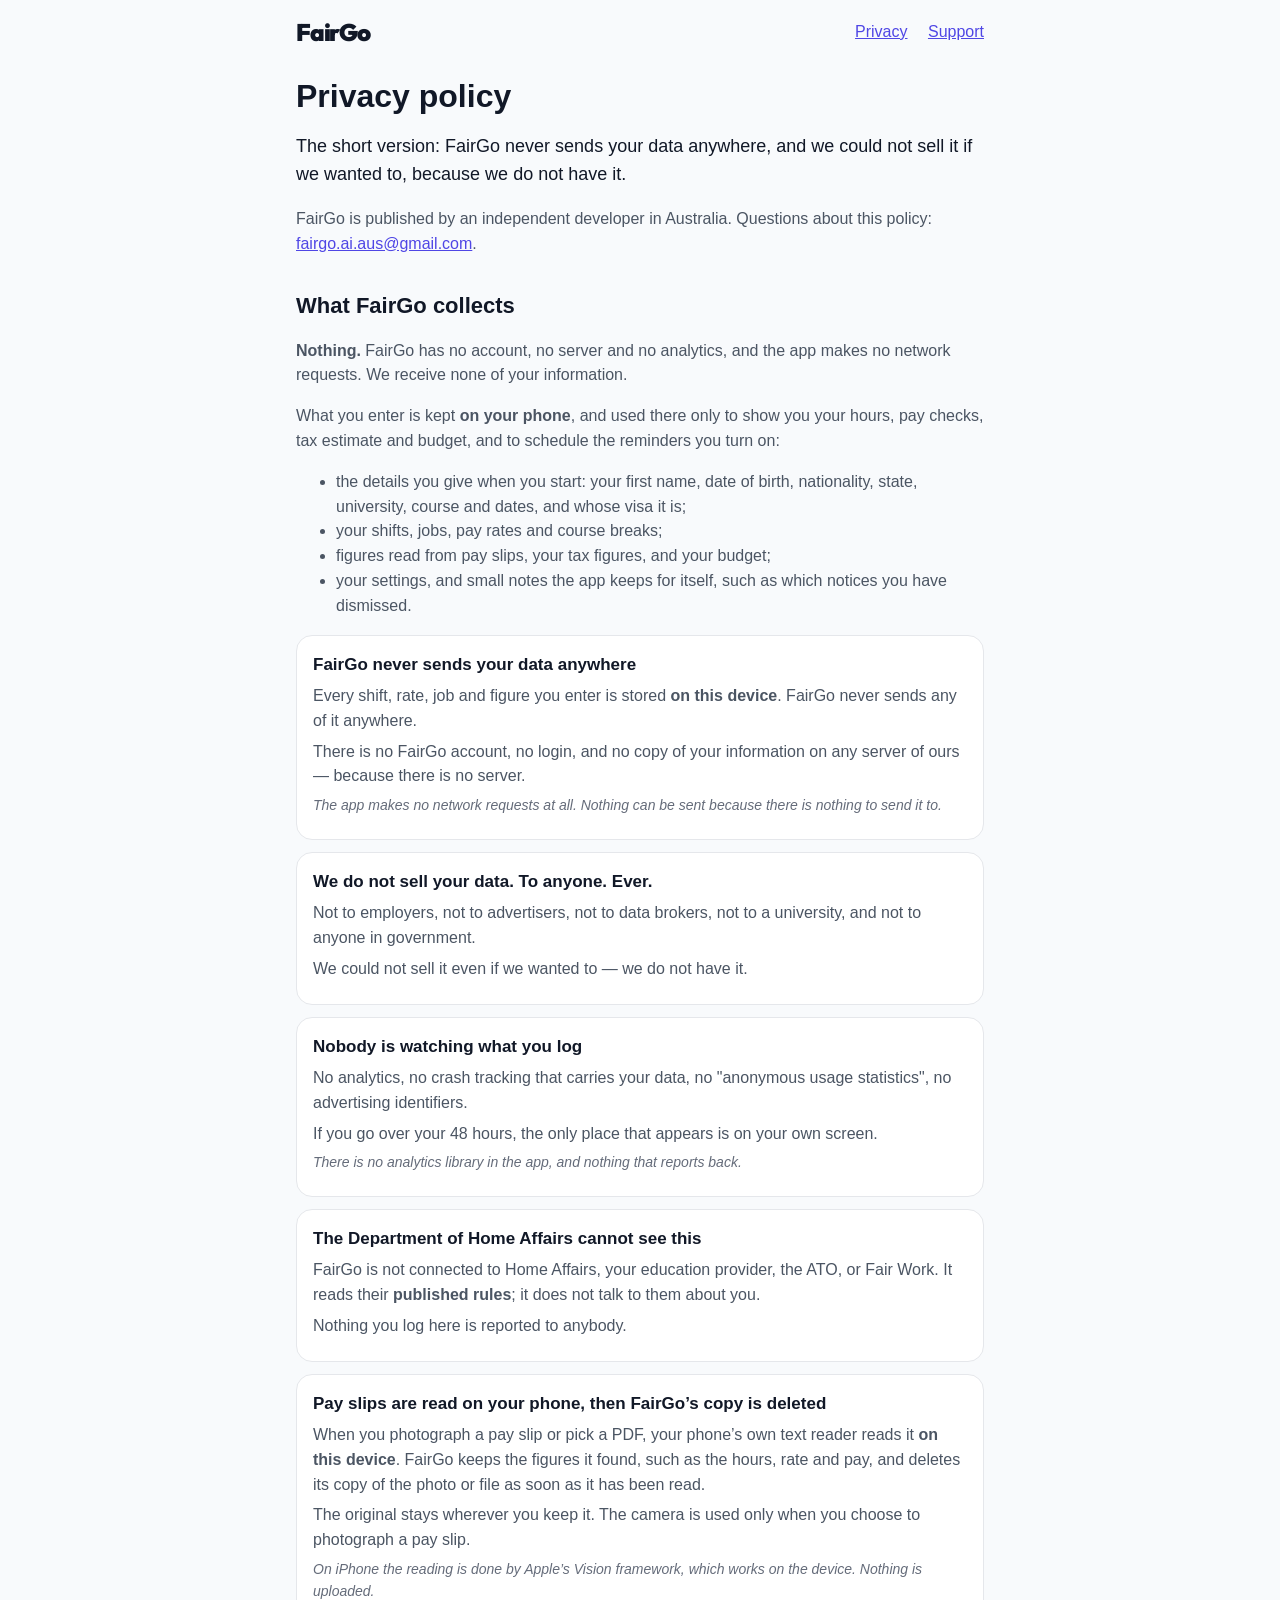
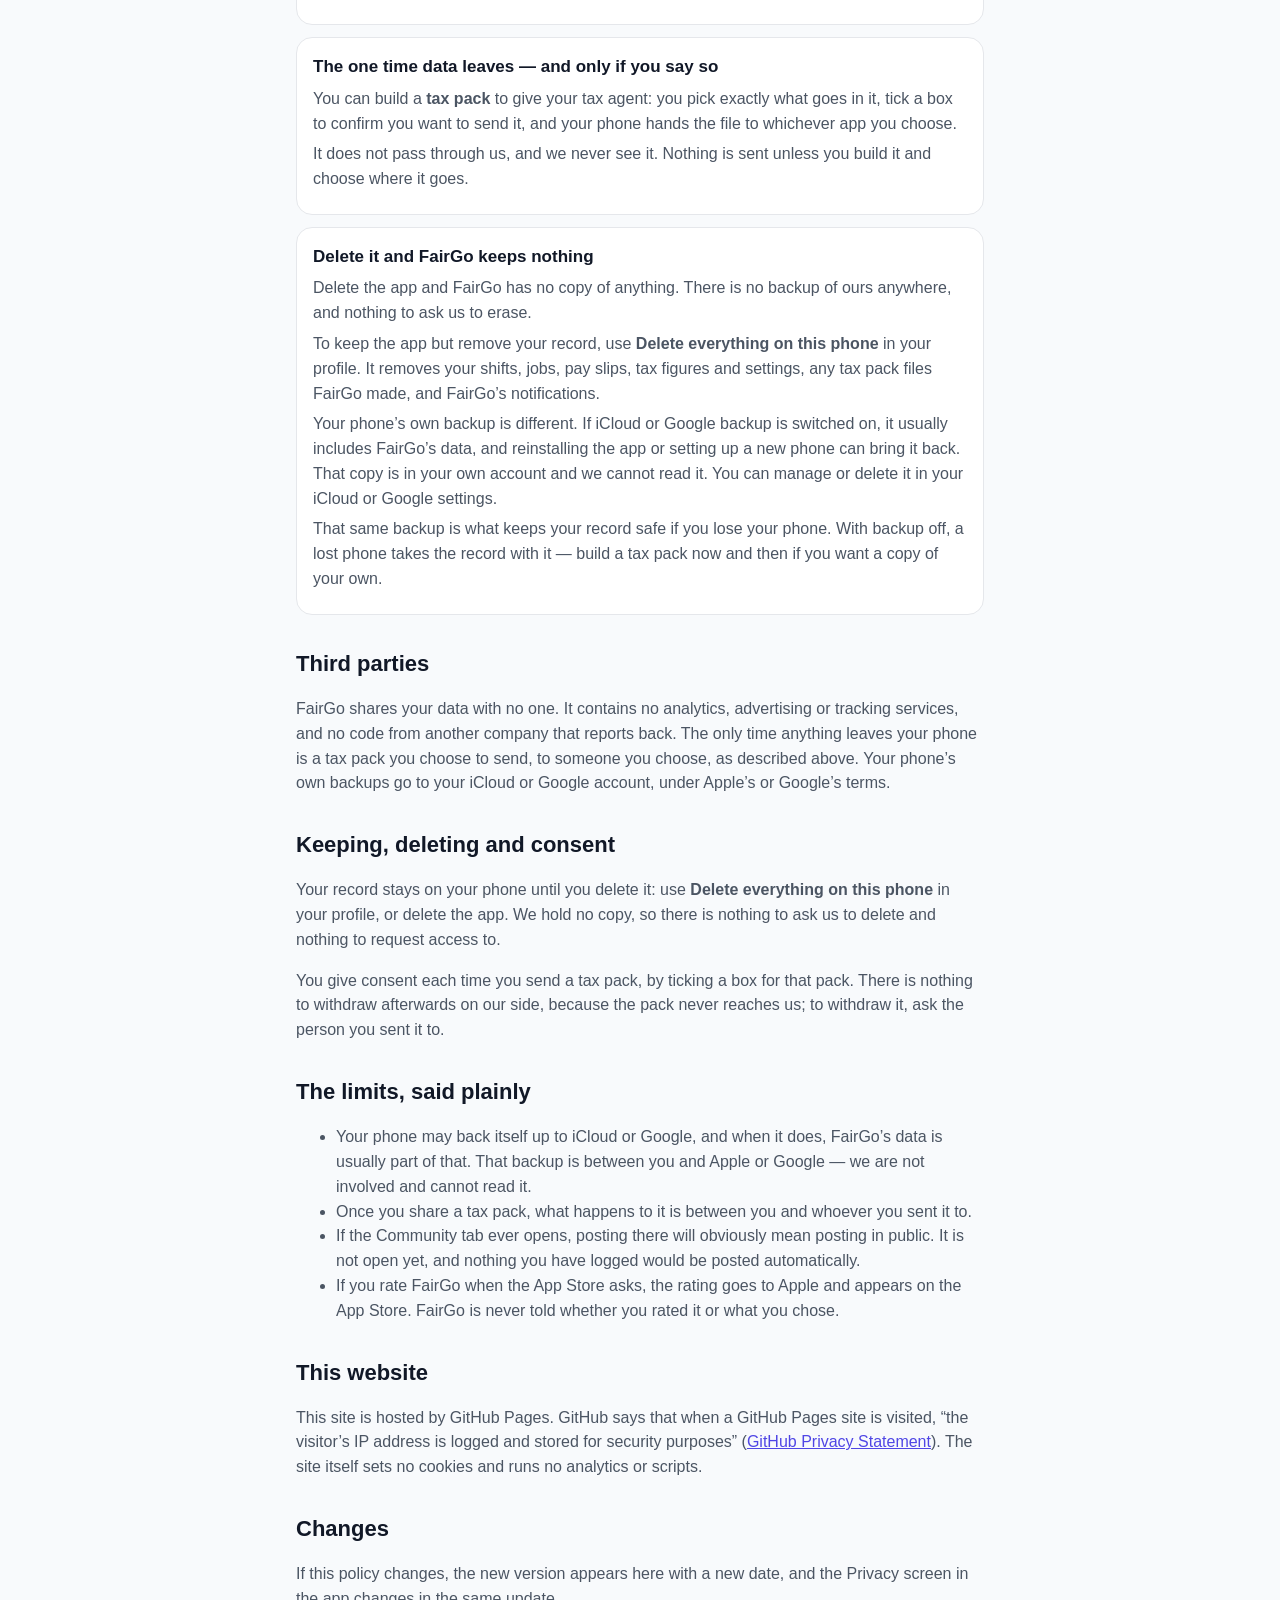
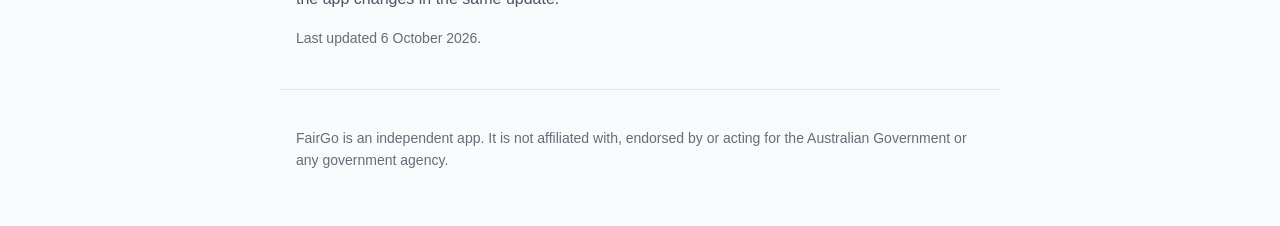
==== privacy.html @ 307535e7 "Site from fairgo 976b0ca" ====
<!doctype html>
<html lang="en-AU">
<head>
<meta charset="utf-8">
<meta name="viewport" content="width=device-width, initial-scale=1">
<title>FairGo privacy policy</title>
<meta name="description" content="What FairGo does with your data: it never sends it anywhere.">
<link rel="stylesheet" href="style.css">
</head>
<body>
<header><a class="brand" href="index.html">FairGo</a>
<nav><a href="privacy.html">Privacy</a> <a href="support.html">Support</a></nav></header>
<main>
<h1>Privacy policy</h1>
<p class="lead">The short version: FairGo never sends your data anywhere, and we could not sell it if we wanted to, because we do not have it.</p>
<p>FairGo is published by an independent developer in Australia. Questions about this policy: <a href="mailto:fairgo.ai.aus@gmail.com">fairgo.ai.aus@gmail.com</a>.</p>

<h2>What FairGo collects</h2>
<p><strong>Nothing.</strong> FairGo has no account, no server and no analytics, and the app makes no network requests. We receive none of your information.</p>
<p>What you enter is kept <strong>on your phone</strong>, and used there only to show you your hours, pay checks, tax estimate and budget, and to schedule the reminders you turn on:</p>
<ul>
<li>the details you give when you start: your first name, date of birth, nationality, state, university, course and dates, and whose visa it is;</li>
<li>your shifts, jobs, pay rates and course breaks;</li>
<li>figures read from pay slips, your tax figures, and your budget;</li>
<li>your settings, and small notes the app keeps for itself, such as which notices you have dismissed.</li>
</ul>

<section class="card">
<h3>FairGo never sends your data anywhere</h3>
<p>Every shift, rate, job and figure you enter is stored <strong>on this device</strong>. FairGo never sends any of it anywhere.</p>
<p>There is no FairGo account, no login, and no copy of your information on any server of ours — because there is no server.</p>
<p class="because">The app makes no network requests at all. Nothing can be sent because there is nothing to send it to.</p>
</section>
<section class="card">
<h3>We do not sell your data. To anyone. Ever.</h3>
<p>Not to employers, not to advertisers, not to data brokers, not to a university, and not to anyone in government.</p>
<p>We could not sell it even if we wanted to — we do not have it.</p>

</section>
<section class="card">
<h3>Nobody is watching what you log</h3>
<p>No analytics, no crash tracking that carries your data, no &quot;anonymous usage statistics&quot;, no advertising identifiers.</p>
<p>If you go over your 48 hours, the only place that appears is on your own screen.</p>
<p class="because">There is no analytics library in the app, and nothing that reports back.</p>
</section>
<section class="card">
<h3>The Department of Home Affairs cannot see this</h3>
<p>FairGo is not connected to Home Affairs, your education provider, the ATO, or Fair Work. It reads their <strong>published rules</strong>; it does not talk to them about you.</p>
<p>Nothing you log here is reported to anybody.</p>

</section>
<section class="card">
<h3>Pay slips are read on your phone, then FairGo’s copy is deleted</h3>
<p>When you photograph a pay slip or pick a PDF, your phone’s own text reader reads it <strong>on this device</strong>. FairGo keeps the figures it found, such as the hours, rate and pay, and deletes its copy of the photo or file as soon as it has been read.</p>
<p>The original stays wherever you keep it. The camera is used only when you choose to photograph a pay slip.</p>
<p class="because">On iPhone the reading is done by Apple’s Vision framework, which works on the device. Nothing is uploaded.</p>
</section>
<section class="card">
<h3>The one time data leaves — and only if you say so</h3>
<p>You can build a <strong>tax pack</strong> to give your tax agent: you pick exactly what goes in it, tick a box to confirm you want to send it, and your phone hands the file to whichever app you choose.</p>
<p>It does not pass through us, and we never see it. Nothing is sent unless you build it and choose where it goes.</p>

</section>
<section class="card">
<h3>Delete it and FairGo keeps nothing</h3>
<p>Delete the app and FairGo has no copy of anything. There is no backup of ours anywhere, and nothing to ask us to erase.</p>
<p>To keep the app but remove your record, use <strong>Delete everything on this phone</strong> in your profile. It removes your shifts, jobs, pay slips, tax figures and settings, any tax pack files FairGo made, and FairGo’s notifications.</p>
<p>Your phone’s own backup is different. If iCloud or Google backup is switched on, it usually includes FairGo’s data, and reinstalling the app or setting up a new phone can bring it back. That copy is in your own account and we cannot read it. You can manage or delete it in your iCloud or Google settings.</p>
<p>That same backup is what keeps your record safe if you lose your phone. With backup off, a lost phone takes the record with it — build a tax pack now and then if you want a copy of your own.</p>

</section>

<h2>Third parties</h2>
<p>FairGo shares your data with no one. It contains no analytics, advertising or tracking services, and no code from another company that reports back. The only time anything leaves your phone is a tax pack you choose to send, to someone you choose, as described above. Your phone’s own backups go to your iCloud or Google account, under Apple’s or Google’s terms.</p>

<h2>Keeping, deleting and consent</h2>
<p>Your record stays on your phone until you delete it: use <strong>Delete everything on this phone</strong> in your profile, or delete the app. We hold no copy, so there is nothing to ask us to delete and nothing to request access to.</p>
<p>You give consent each time you send a tax pack, by ticking a box for that pack. There is nothing to withdraw afterwards on our side, because the pack never reaches us; to withdraw it, ask the person you sent it to.</p>

<h2>The limits, said plainly</h2>
<ul>
<li>Your phone may back itself up to iCloud or Google, and when it does, FairGo’s data is usually part of that. That backup is between you and Apple or Google — we are not involved and cannot read it.</li>
<li>Once you share a tax pack, what happens to it is between you and whoever you sent it to.</li>
<li>If the Community tab ever opens, posting there will obviously mean posting in public. It is not open yet, and nothing you have logged would be posted automatically.</li>
<li>If you rate FairGo when the App Store asks, the rating goes to Apple and appears on the App Store. FairGo is never told whether you rated it or what you chose.</li>
</ul>

<h2>This website</h2>
<p>This site is hosted by GitHub Pages. GitHub says that when a GitHub Pages site is visited, “the visitor’s IP address is logged and stored for security purposes” (<a href="https://docs.github.com/en/site-policy/privacy-policies/github-general-privacy-statement">GitHub Privacy Statement</a>). The site itself sets no cookies and runs no analytics or scripts.</p>

<h2>Changes</h2>
<p>If this policy changes, the new version appears here with a new date, and the Privacy screen in the app changes in the same update.</p>
<p class="updated">Last updated 6 October 2026.</p>
</main>
<footer><p>FairGo is an independent app. It is not affiliated with, endorsed by or acting for the Australian Government or any government agency.</p></footer>
</body>
</html>
---- style.css ----
@font-face{font-family:Outfit;font-weight:900;font-display:swap;src:url(outfit-black.ttf) format("truetype")}
:root{--bg:#F8FAFC;--surface:#FFFFFF;--text:#111827;--muted:#4B5563;--faint:#656C7A;--primary:#4F46E5;--line:#E5E7EB}
@media (prefers-color-scheme:dark){:root{--bg:#0F1117;--surface:#1A1D27;--text:#F3F4F6;--muted:#C7CBD3;--faint:#A3A9B5;--primary:#A5B4FC;--line:#2A2E3A}}
*{box-sizing:border-box}
body{margin:0;background:var(--bg);color:var(--text);font:16px/1.55 -apple-system,BlinkMacSystemFont,"Segoe UI",Roboto,sans-serif}
header,main,footer{max-width:720px;margin:0 auto;padding:0 16px}
header{display:flex;justify-content:space-between;align-items:center;padding-top:20px;padding-bottom:8px}
header nav a{margin-left:16px}
.brand{font:900 24px/1 Outfit,-apple-system,BlinkMacSystemFont,"Segoe UI",Roboto,sans-serif;letter-spacing:-0.05em;color:var(--text);text-decoration:none}
h1.name{font:900 48px/1.1 Outfit,-apple-system,BlinkMacSystemFont,"Segoe UI",Roboto,sans-serif;letter-spacing:-0.05em;color:var(--primary)}
a{color:var(--primary)}
h1{font-size:32px;line-height:1.2;margin:24px 0 8px}
h2{font-size:22px;margin:32px 0 8px}
h3{font-size:17px;margin:0 0 6px}
.lead{font-size:18px;color:var(--text)}
p,li{color:var(--muted)}
.card{background:var(--surface);border:1px solid var(--line);border-radius:16px;padding:16px;margin:12px 0}
.card p{margin:6px 0}
.because,.note,.updated,.states{color:var(--faint);font-size:14px}
.because{font-style:italic}
.todo{background:#FEF3C7;color:#92400E;padding:0 4px;border-radius:4px}
.links{padding-left:20px}
footer{padding-top:24px;padding-bottom:40px;color:var(--faint);font-size:14px;border-top:1px solid var(--line);margin-top:40px}
footer p{color:var(--faint)}
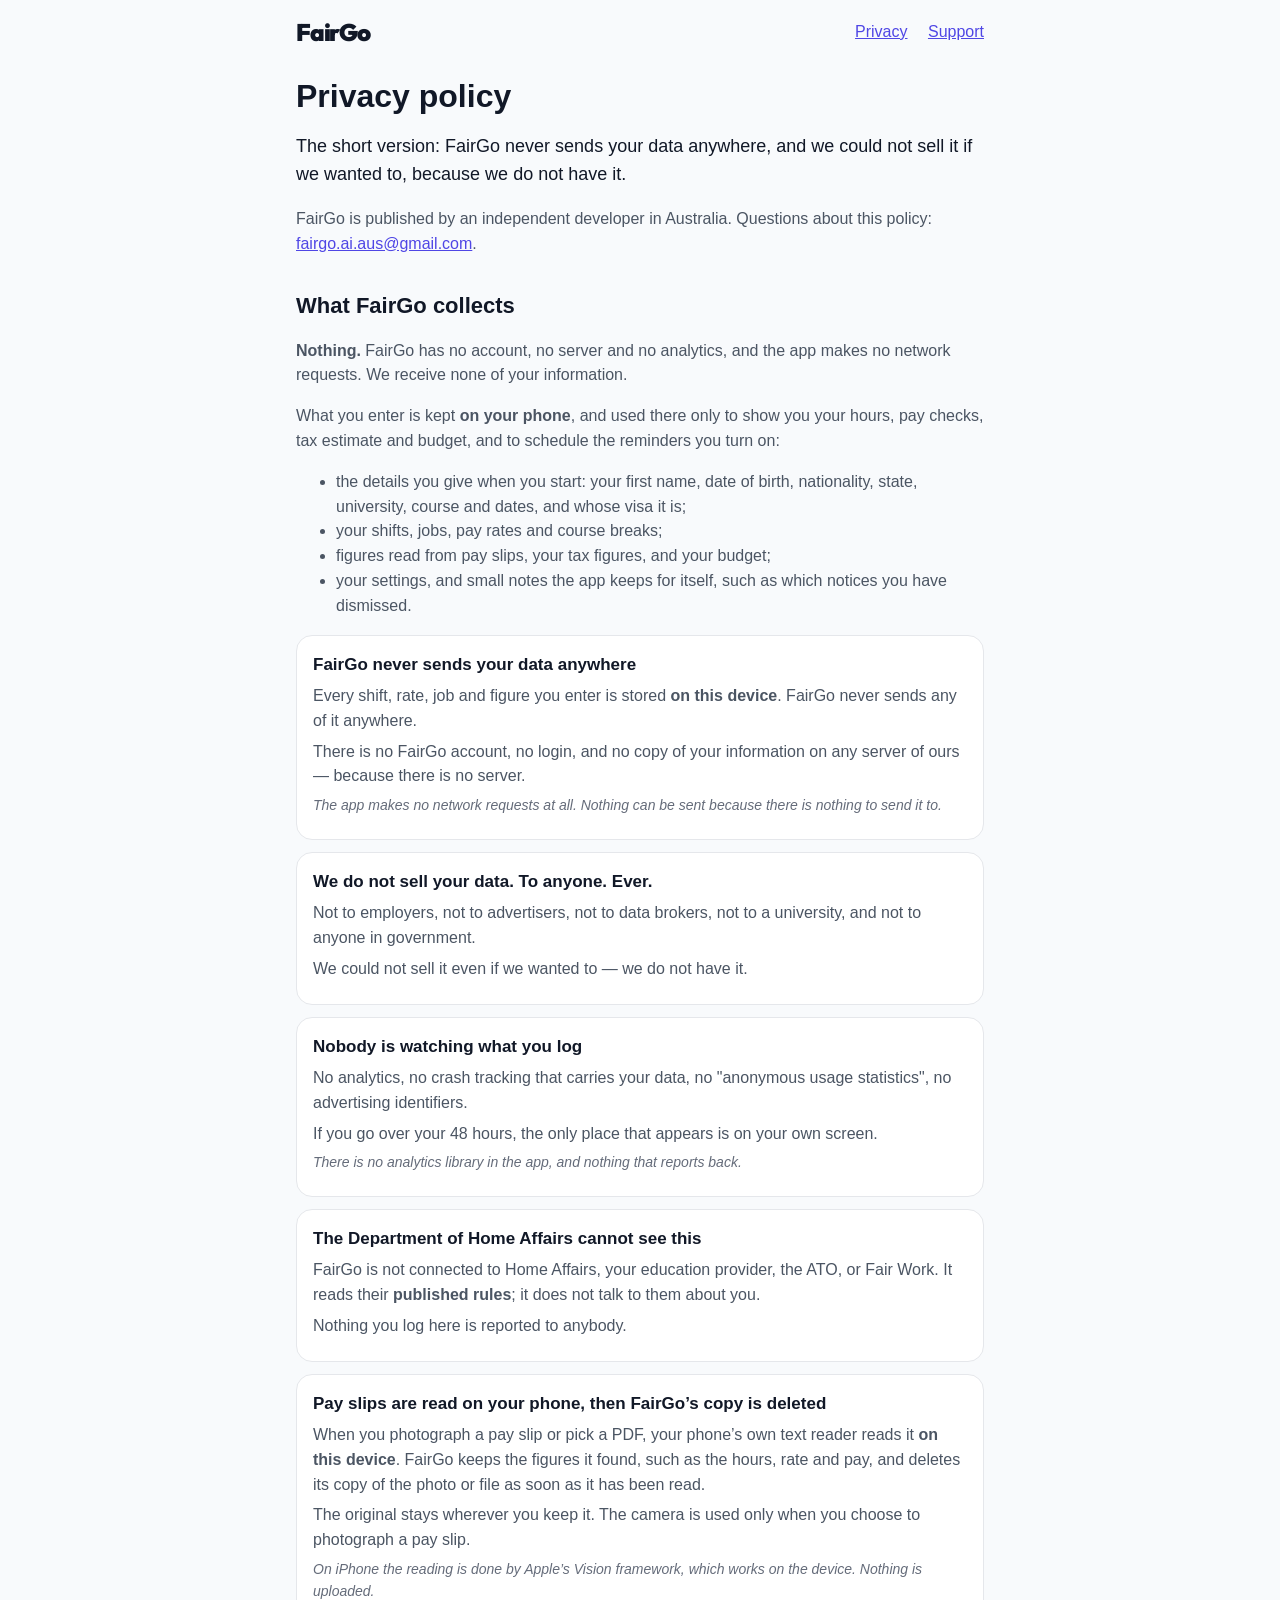
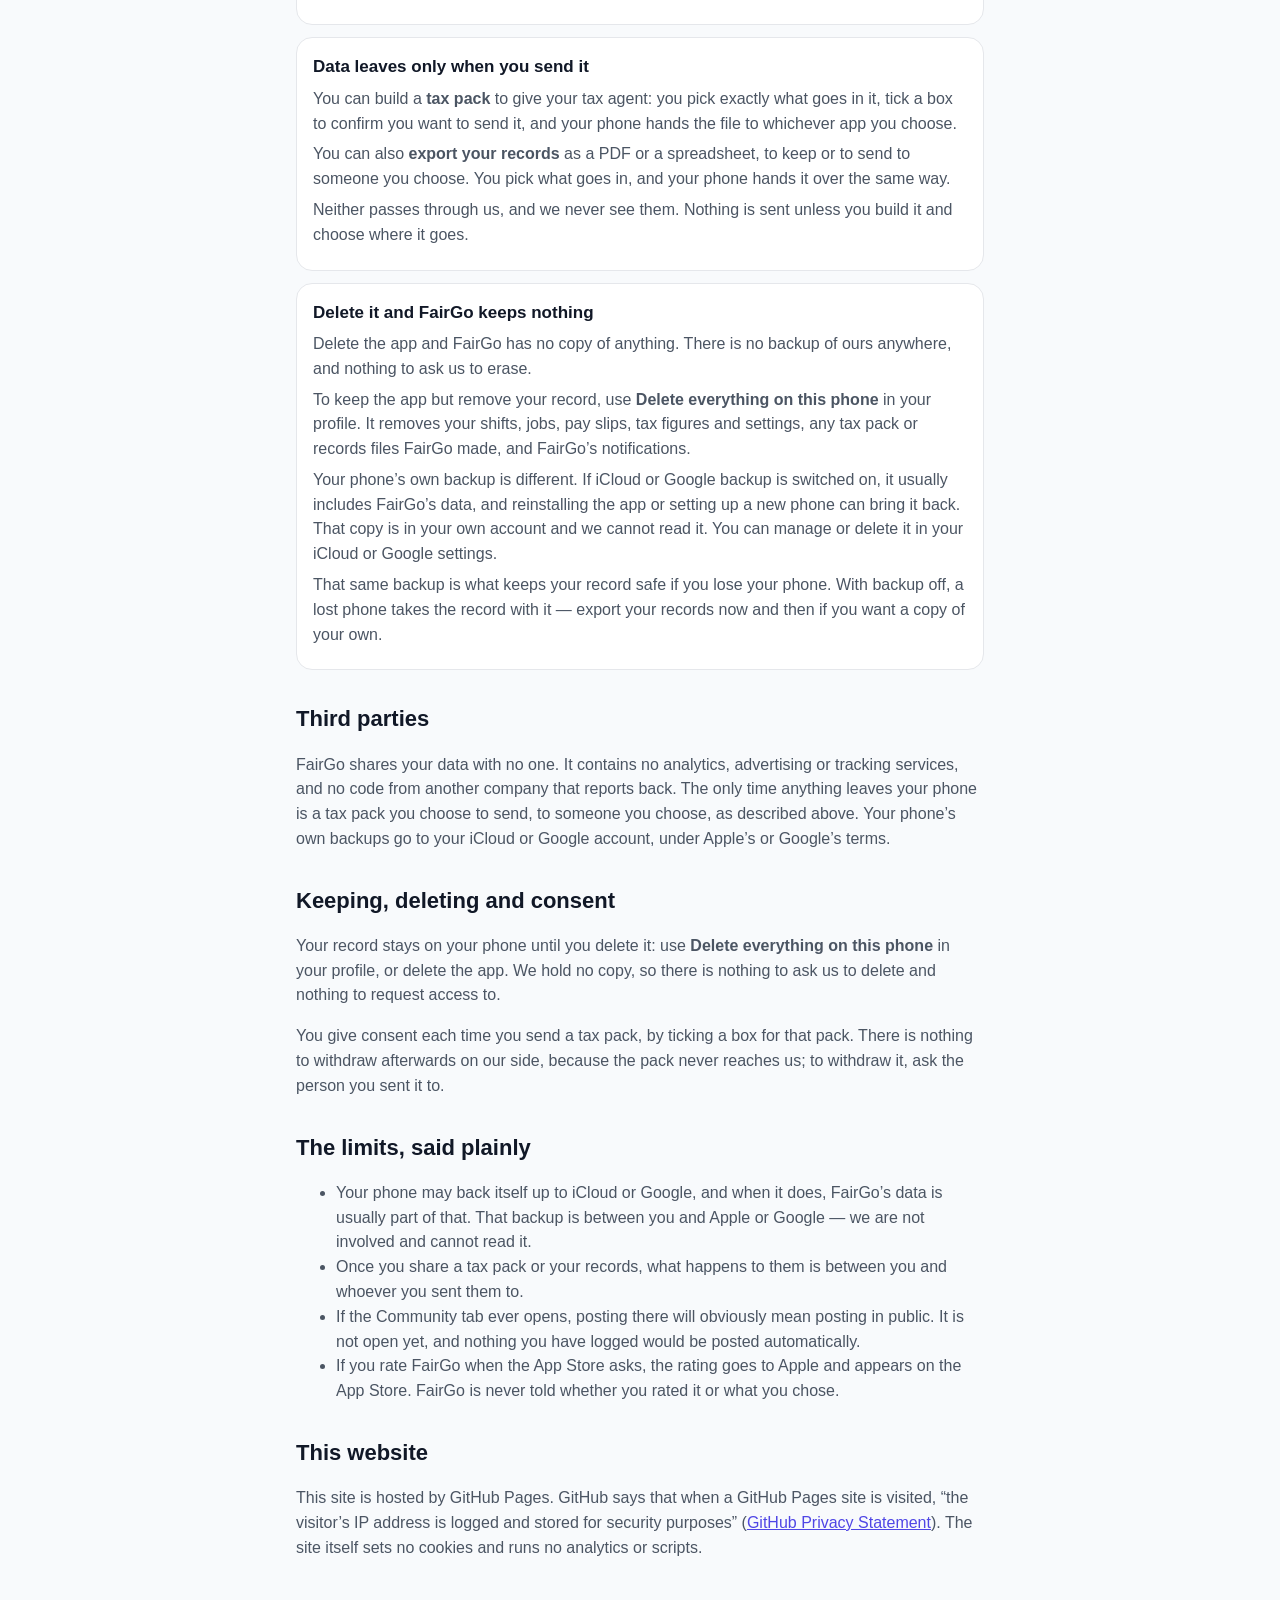
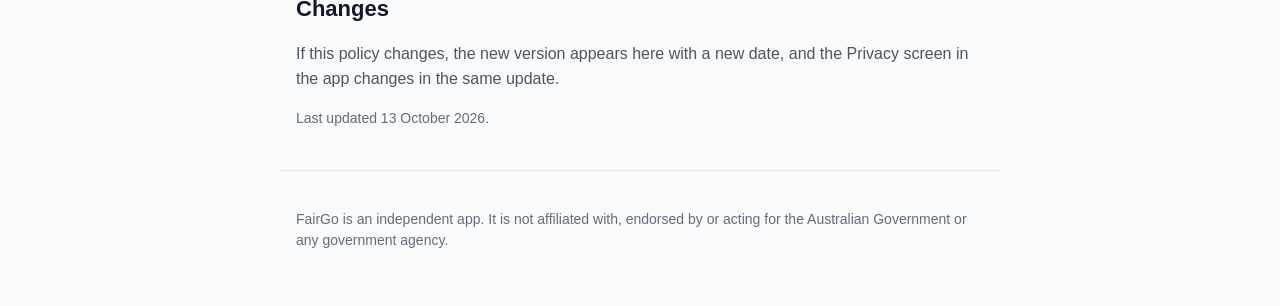
==== commit 7e96199d: "Site from fairgo 2d9be8a" ====
--- a/privacy.html
+++ b/privacy.html
@@ -56,17 +56,18 @@
 <p class="because">On iPhone the reading is done by Apple’s Vision framework, which works on the device. Nothing is uploaded.</p>
 </section>
 <section class="card">
-<h3>The one time data leaves — and only if you say so</h3>
+<h3>Data leaves only when you send it</h3>
 <p>You can build a <strong>tax pack</strong> to give your tax agent: you pick exactly what goes in it, tick a box to confirm you want to send it, and your phone hands the file to whichever app you choose.</p>
-<p>It does not pass through us, and we never see it. Nothing is sent unless you build it and choose where it goes.</p>
+<p>You can also <strong>export your records</strong> as a PDF or a spreadsheet, to keep or to send to someone you choose. You pick what goes in, and your phone hands it over the same way.</p>
+<p>Neither passes through us, and we never see them. Nothing is sent unless you build it and choose where it goes.</p>
 
 </section>
 <section class="card">
 <h3>Delete it and FairGo keeps nothing</h3>
 <p>Delete the app and FairGo has no copy of anything. There is no backup of ours anywhere, and nothing to ask us to erase.</p>
-<p>To keep the app but remove your record, use <strong>Delete everything on this phone</strong> in your profile. It removes your shifts, jobs, pay slips, tax figures and settings, any tax pack files FairGo made, and FairGo’s notifications.</p>
+<p>To keep the app but remove your record, use <strong>Delete everything on this phone</strong> in your profile. It removes your shifts, jobs, pay slips, tax figures and settings, any tax pack or records files FairGo made, and FairGo’s notifications.</p>
 <p>Your phone’s own backup is different. If iCloud or Google backup is switched on, it usually includes FairGo’s data, and reinstalling the app or setting up a new phone can bring it back. That copy is in your own account and we cannot read it. You can manage or delete it in your iCloud or Google settings.</p>
-<p>That same backup is what keeps your record safe if you lose your phone. With backup off, a lost phone takes the record with it — build a tax pack now and then if you want a copy of your own.</p>
+<p>That same backup is what keeps your record safe if you lose your phone. With backup off, a lost phone takes the record with it — export your records now and then if you want a copy of your own.</p>
 
 </section>
 
@@ -80,7 +81,7 @@
 <h2>The limits, said plainly</h2>
 <ul>
 <li>Your phone may back itself up to iCloud or Google, and when it does, FairGo’s data is usually part of that. That backup is between you and Apple or Google — we are not involved and cannot read it.</li>
-<li>Once you share a tax pack, what happens to it is between you and whoever you sent it to.</li>
+<li>Once you share a tax pack or your records, what happens to them is between you and whoever you sent them to.</li>
 <li>If the Community tab ever opens, posting there will obviously mean posting in public. It is not open yet, and nothing you have logged would be posted automatically.</li>
 <li>If you rate FairGo when the App Store asks, the rating goes to Apple and appears on the App Store. FairGo is never told whether you rated it or what you chose.</li>
 </ul>
@@ -90,7 +91,7 @@
 
 <h2>Changes</h2>
 <p>If this policy changes, the new version appears here with a new date, and the Privacy screen in the app changes in the same update.</p>
-<p class="updated">Last updated 6 October 2026.</p>
+<p class="updated">Last updated 13 October 2026.</p>
 </main>
 <footer><p>FairGo is an independent app. It is not affiliated with, endorsed by or acting for the Australian Government or any government agency.</p></footer>
 </body>
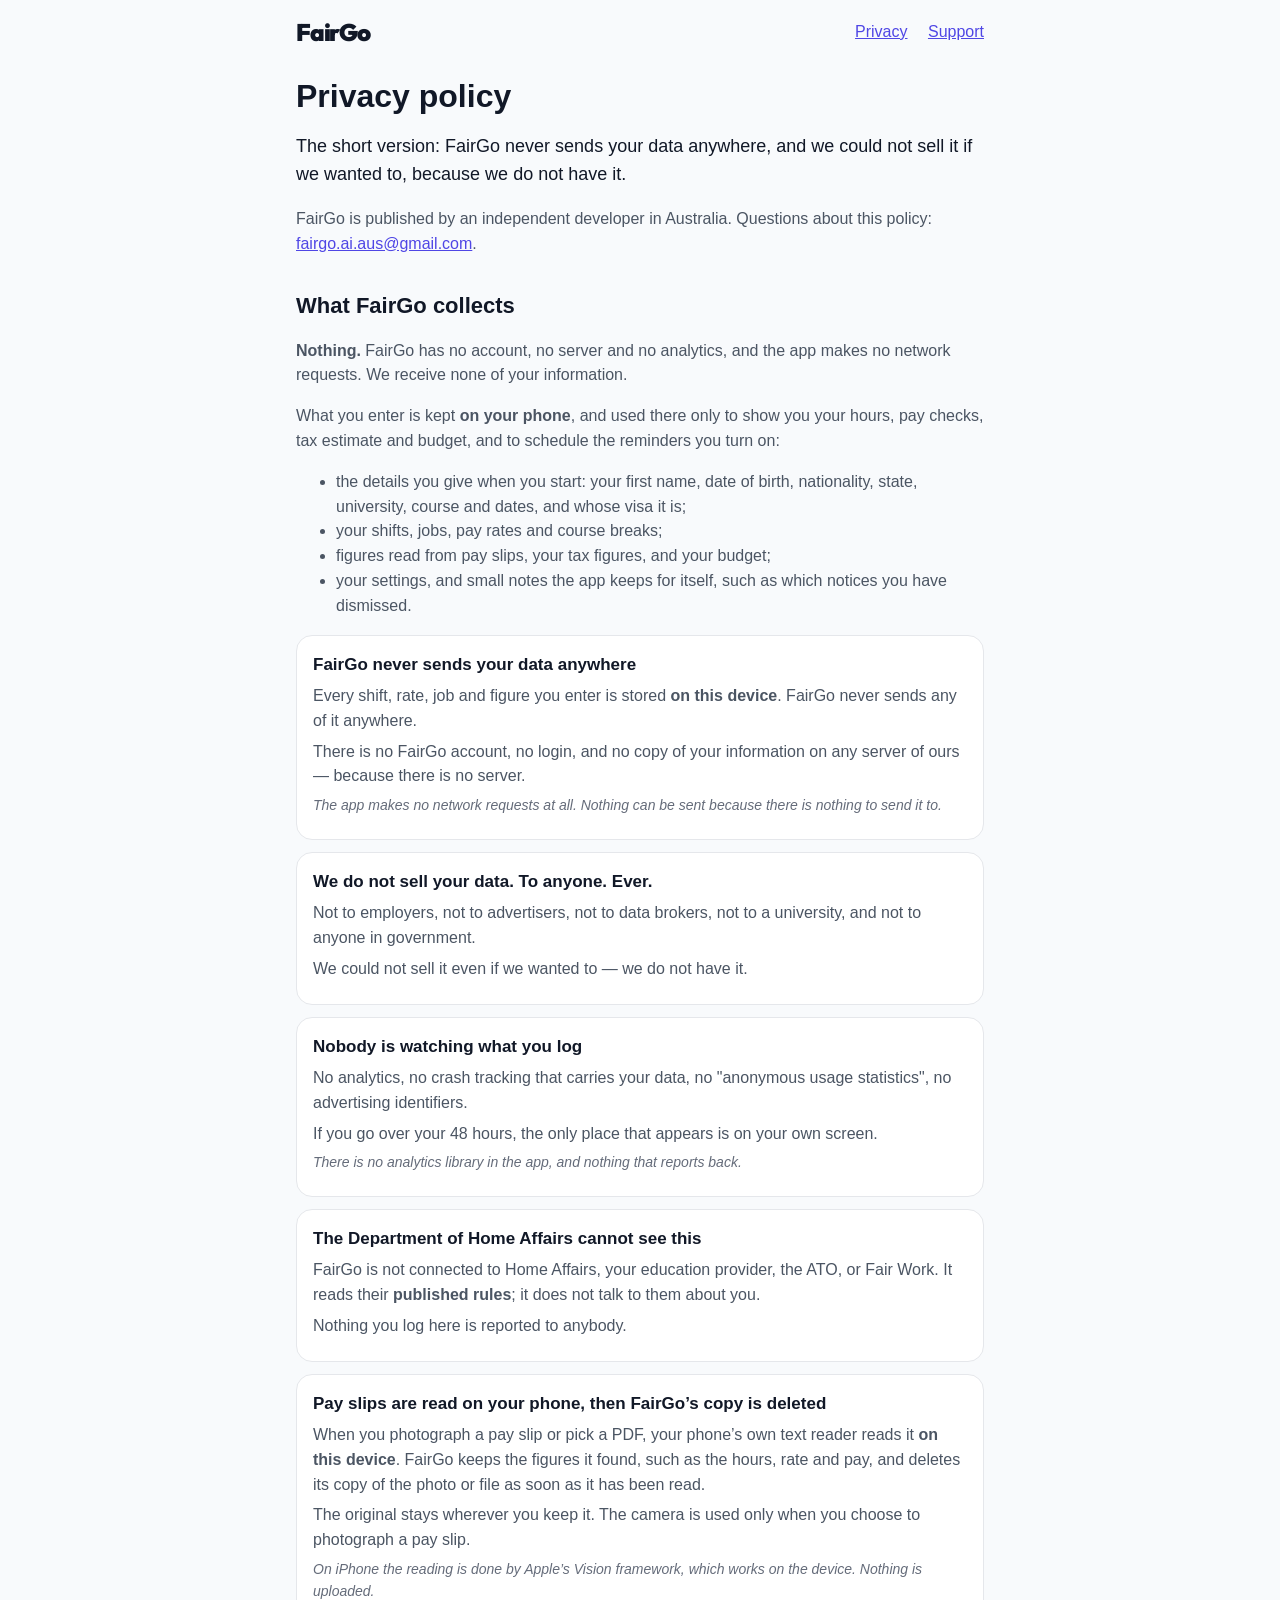
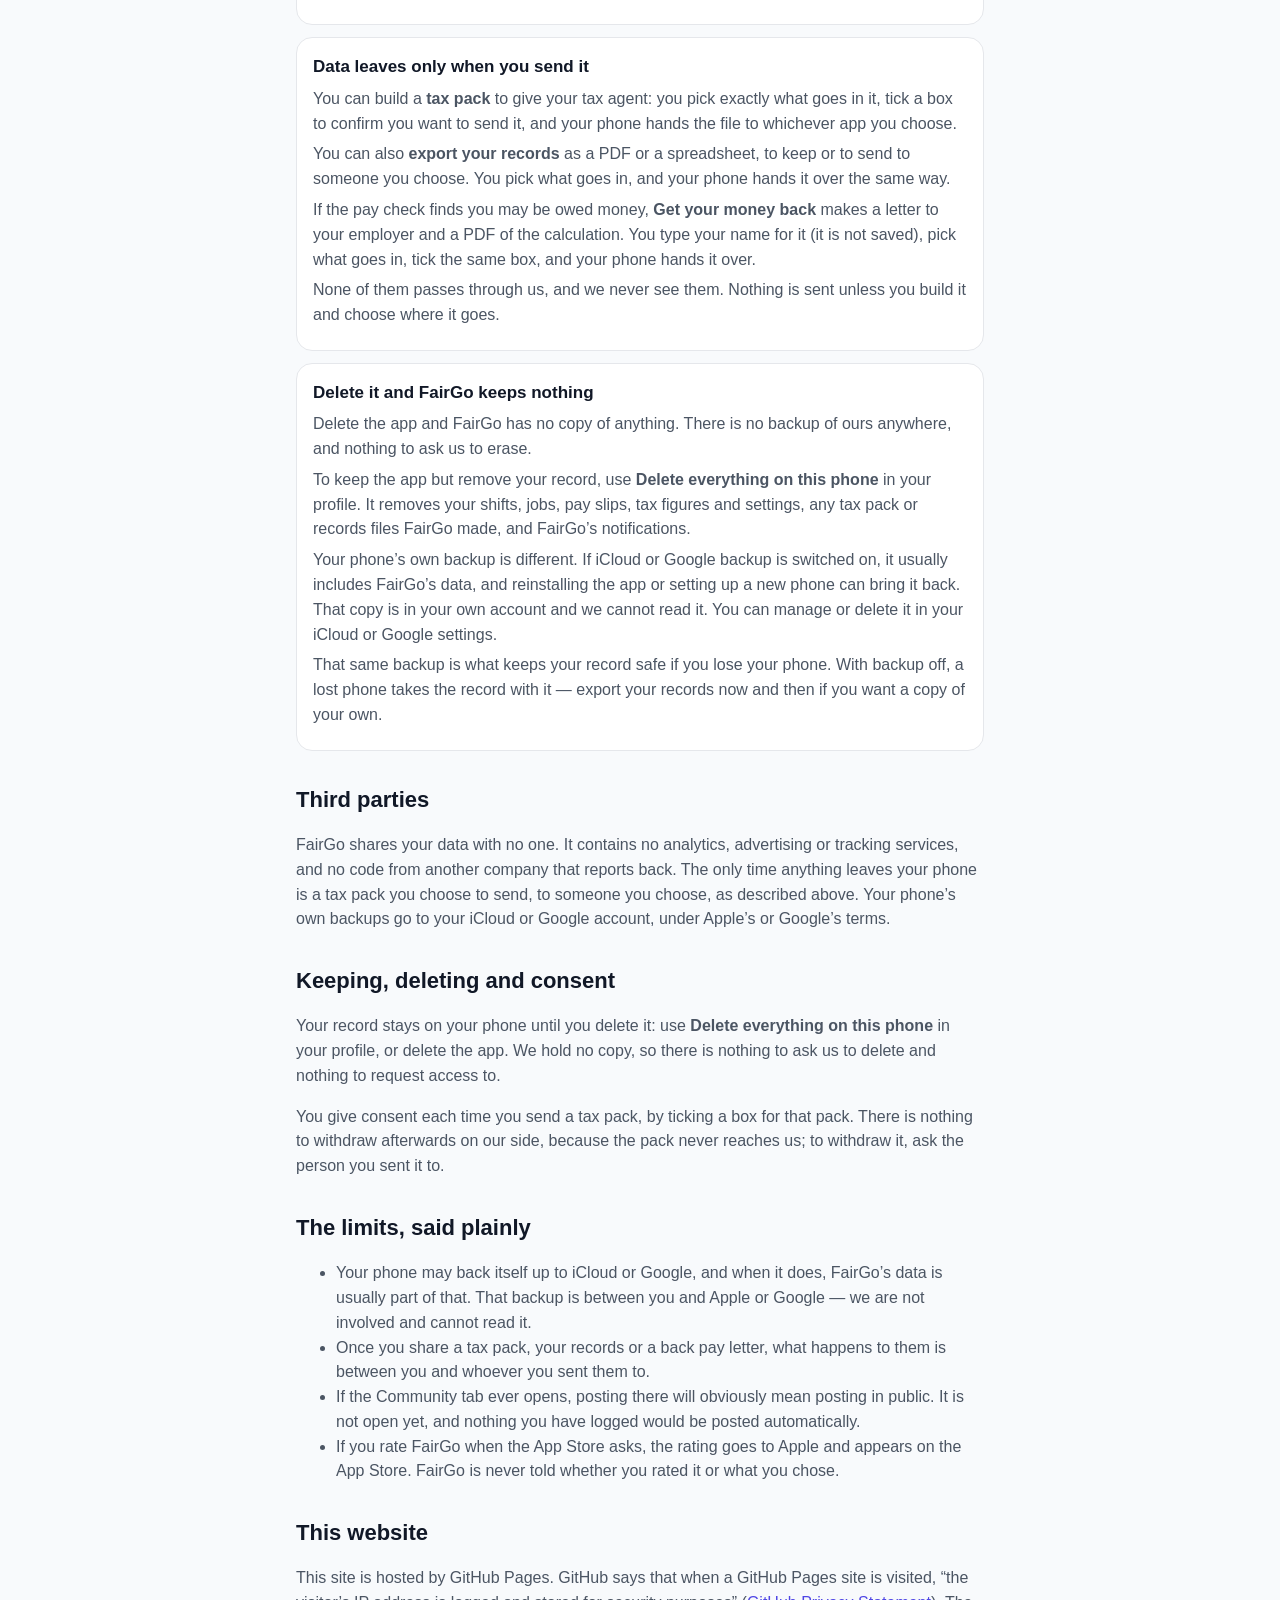
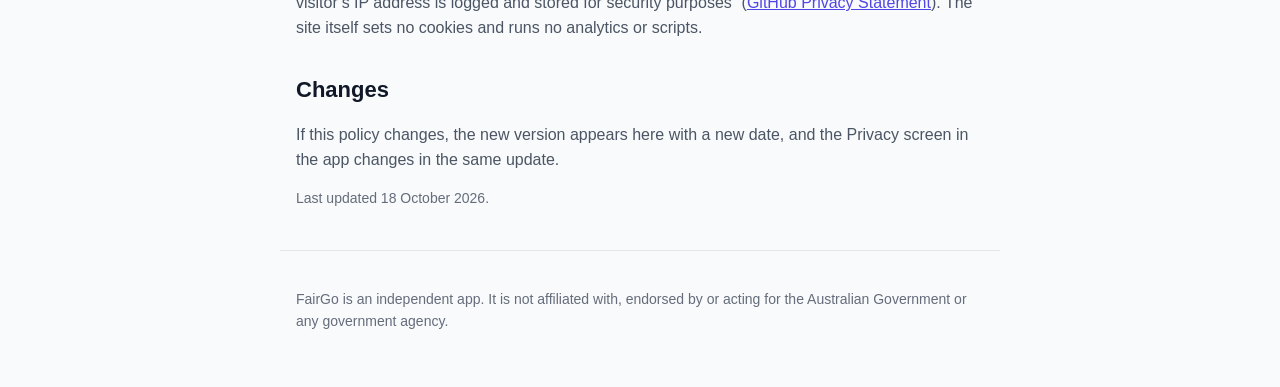
==== commit 15955f22: "Site from fairgo a3ba806" ====
--- a/privacy.html
+++ b/privacy.html
@@ -59,7 +59,8 @@
 <h3>Data leaves only when you send it</h3>
 <p>You can build a <strong>tax pack</strong> to give your tax agent: you pick exactly what goes in it, tick a box to confirm you want to send it, and your phone hands the file to whichever app you choose.</p>
 <p>You can also <strong>export your records</strong> as a PDF or a spreadsheet, to keep or to send to someone you choose. You pick what goes in, and your phone hands it over the same way.</p>
-<p>Neither passes through us, and we never see them. Nothing is sent unless you build it and choose where it goes.</p>
+<p>If the pay check finds you may be owed money, <strong>Get your money back</strong> makes a letter to your employer and a PDF of the calculation. You type your name for it (it is not saved), pick what goes in, tick the same box, and your phone hands it over.</p>
+<p>None of them passes through us, and we never see them. Nothing is sent unless you build it and choose where it goes.</p>
 
 </section>
 <section class="card">
@@ -81,7 +82,7 @@
 <h2>The limits, said plainly</h2>
 <ul>
 <li>Your phone may back itself up to iCloud or Google, and when it does, FairGo’s data is usually part of that. That backup is between you and Apple or Google — we are not involved and cannot read it.</li>
-<li>Once you share a tax pack or your records, what happens to them is between you and whoever you sent them to.</li>
+<li>Once you share a tax pack, your records or a back pay letter, what happens to them is between you and whoever you sent them to.</li>
 <li>If the Community tab ever opens, posting there will obviously mean posting in public. It is not open yet, and nothing you have logged would be posted automatically.</li>
 <li>If you rate FairGo when the App Store asks, the rating goes to Apple and appears on the App Store. FairGo is never told whether you rated it or what you chose.</li>
 </ul>
@@ -91,7 +92,7 @@
 
 <h2>Changes</h2>
 <p>If this policy changes, the new version appears here with a new date, and the Privacy screen in the app changes in the same update.</p>
-<p class="updated">Last updated 13 October 2026.</p>
+<p class="updated">Last updated 18 October 2026.</p>
 </main>
 <footer><p>FairGo is an independent app. It is not affiliated with, endorsed by or acting for the Australian Government or any government agency.</p></footer>
 </body>
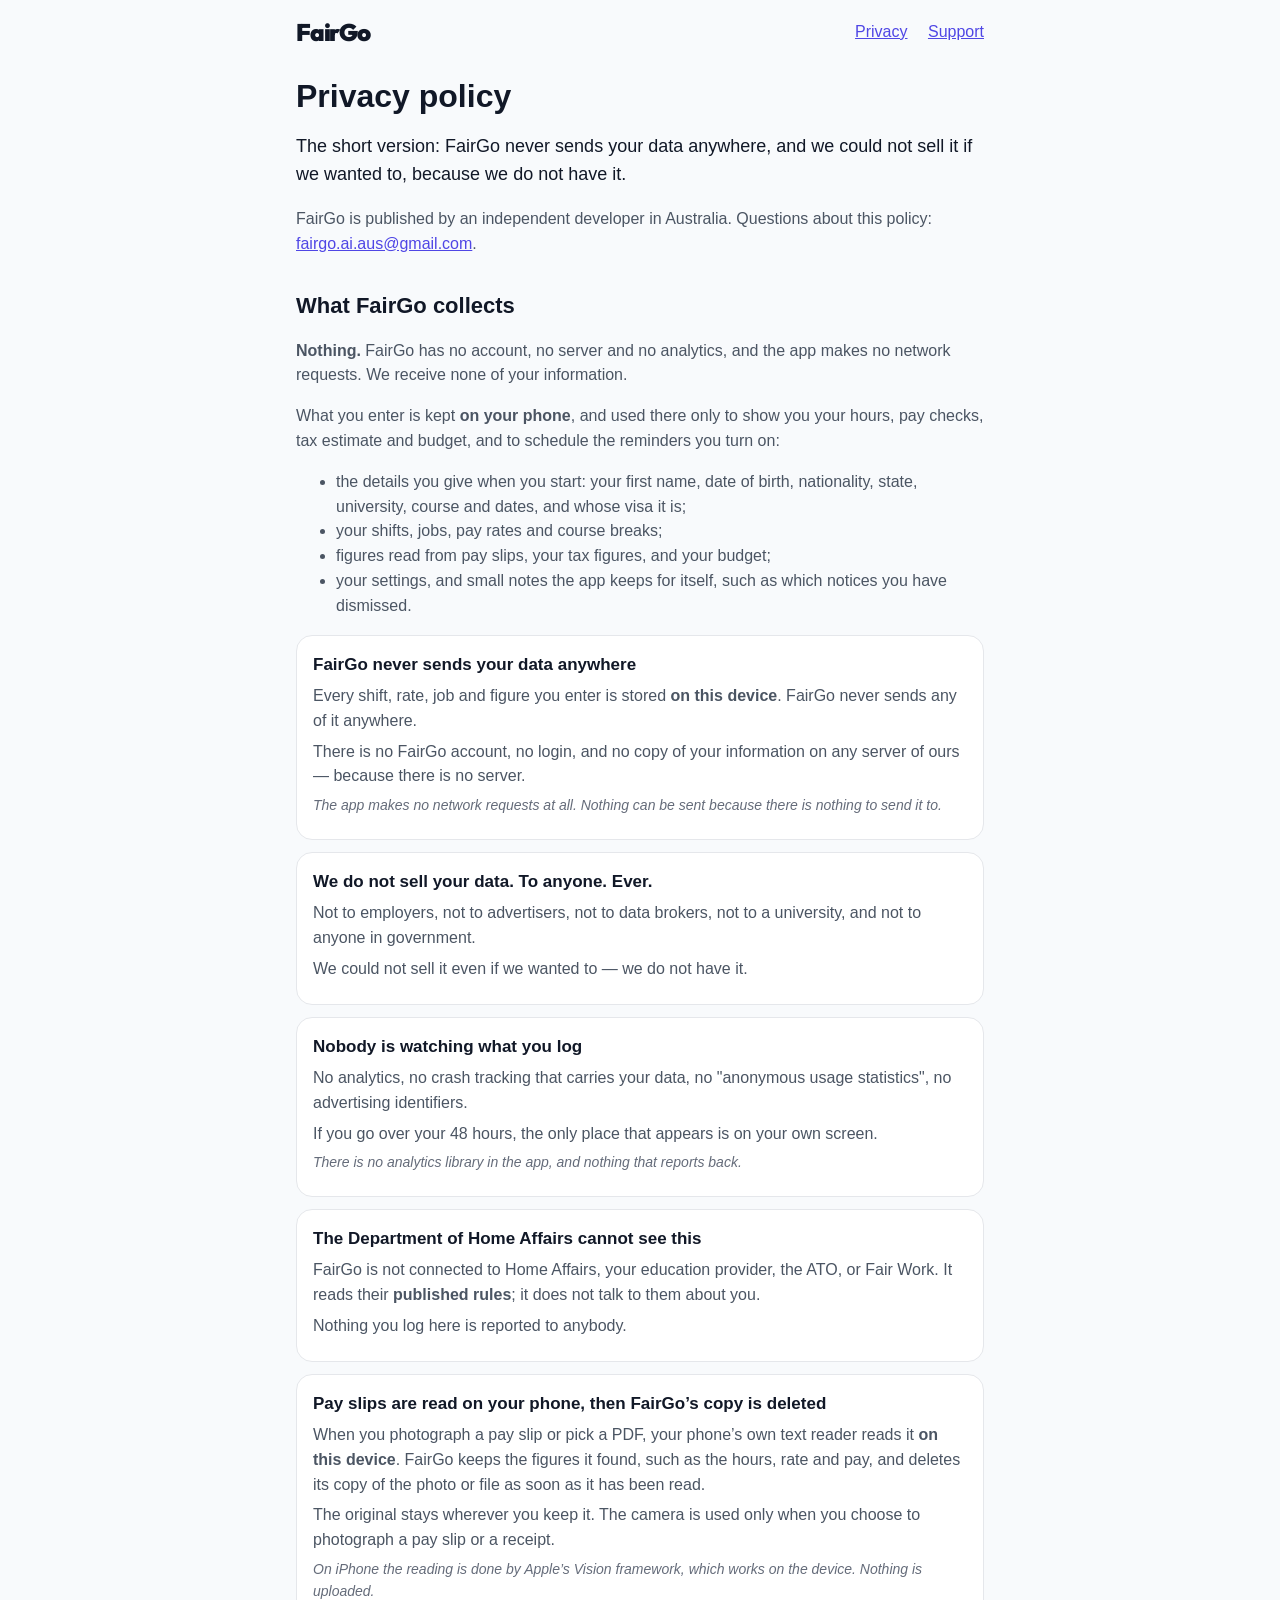
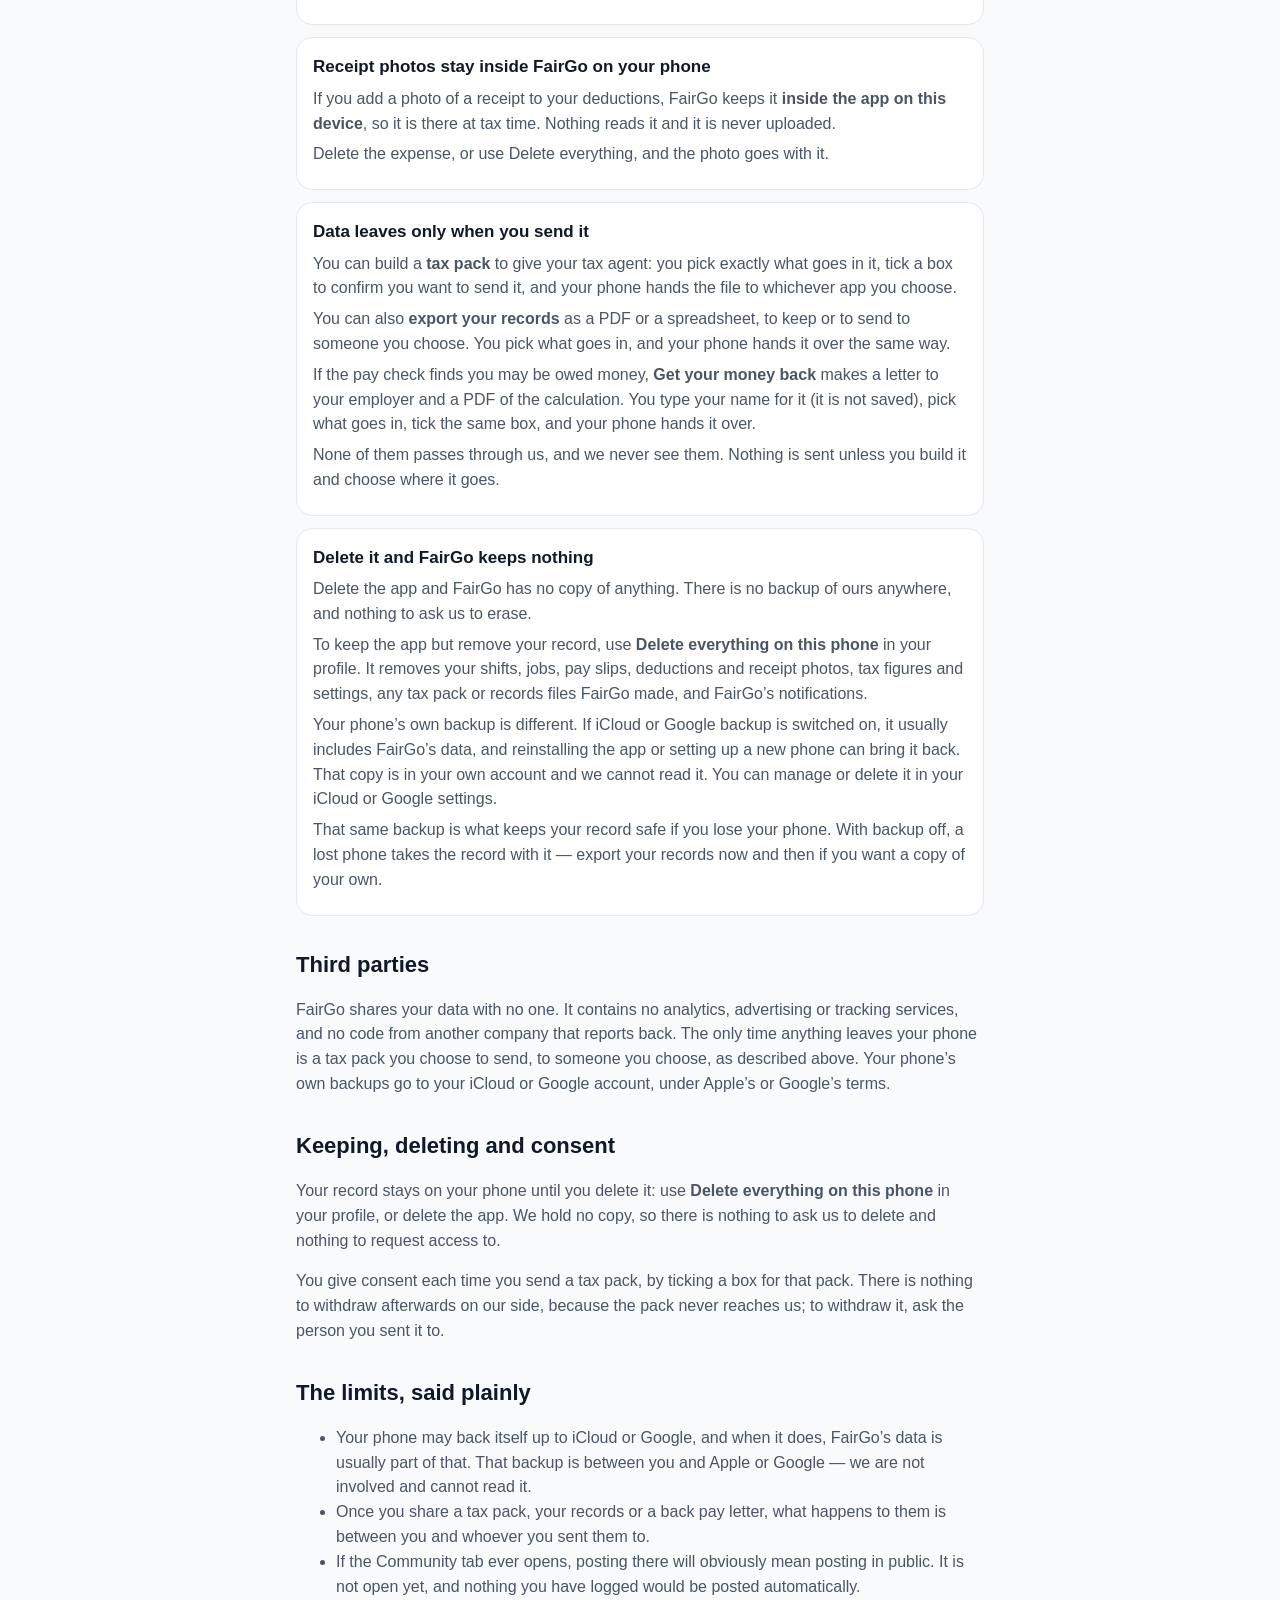
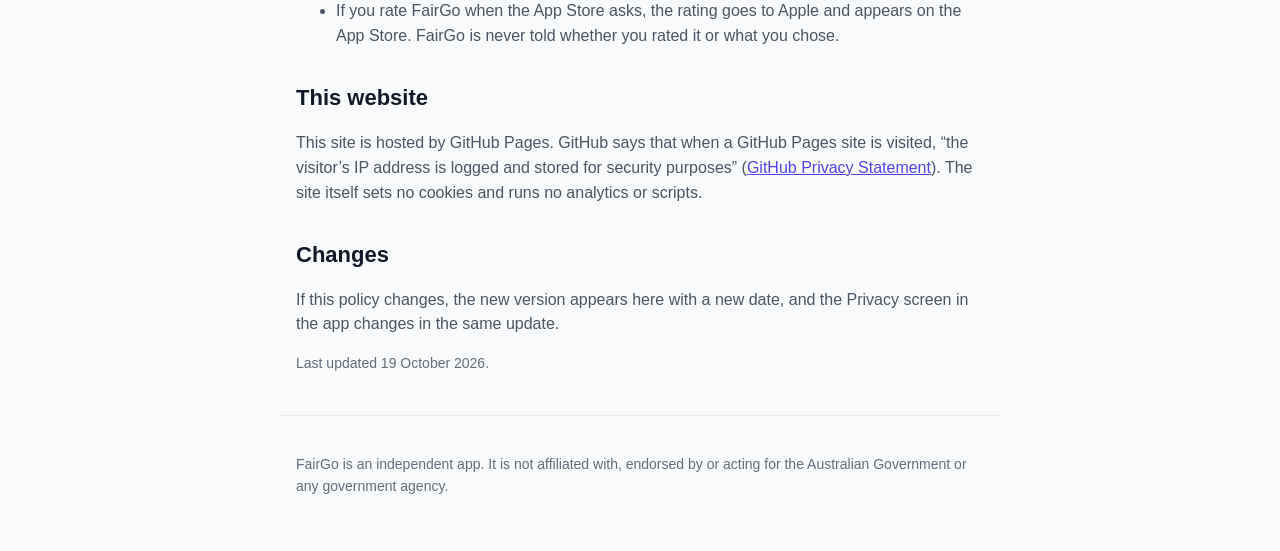
==== commit 01b62049: "Site from fairgo 2b80ab8" ====
--- a/privacy.html
+++ b/privacy.html
@@ -52,8 +52,14 @@
 <section class="card">
 <h3>Pay slips are read on your phone, then FairGo’s copy is deleted</h3>
 <p>When you photograph a pay slip or pick a PDF, your phone’s own text reader reads it <strong>on this device</strong>. FairGo keeps the figures it found, such as the hours, rate and pay, and deletes its copy of the photo or file as soon as it has been read.</p>
-<p>The original stays wherever you keep it. The camera is used only when you choose to photograph a pay slip.</p>
+<p>The original stays wherever you keep it. The camera is used only when you choose to photograph a pay slip or a receipt.</p>
 <p class="because">On iPhone the reading is done by Apple’s Vision framework, which works on the device. Nothing is uploaded.</p>
+</section>
+<section class="card">
+<h3>Receipt photos stay inside FairGo on your phone</h3>
+<p>If you add a photo of a receipt to your deductions, FairGo keeps it <strong>inside the app on this device</strong>, so it is there at tax time. Nothing reads it and it is never uploaded.</p>
+<p>Delete the expense, or use Delete everything, and the photo goes with it.</p>
+
 </section>
 <section class="card">
 <h3>Data leaves only when you send it</h3>
@@ -66,7 +72,7 @@
 <section class="card">
 <h3>Delete it and FairGo keeps nothing</h3>
 <p>Delete the app and FairGo has no copy of anything. There is no backup of ours anywhere, and nothing to ask us to erase.</p>
-<p>To keep the app but remove your record, use <strong>Delete everything on this phone</strong> in your profile. It removes your shifts, jobs, pay slips, tax figures and settings, any tax pack or records files FairGo made, and FairGo’s notifications.</p>
+<p>To keep the app but remove your record, use <strong>Delete everything on this phone</strong> in your profile. It removes your shifts, jobs, pay slips, deductions and receipt photos, tax figures and settings, any tax pack or records files FairGo made, and FairGo’s notifications.</p>
 <p>Your phone’s own backup is different. If iCloud or Google backup is switched on, it usually includes FairGo’s data, and reinstalling the app or setting up a new phone can bring it back. That copy is in your own account and we cannot read it. You can manage or delete it in your iCloud or Google settings.</p>
 <p>That same backup is what keeps your record safe if you lose your phone. With backup off, a lost phone takes the record with it — export your records now and then if you want a copy of your own.</p>
 
@@ -92,7 +98,7 @@
 
 <h2>Changes</h2>
 <p>If this policy changes, the new version appears here with a new date, and the Privacy screen in the app changes in the same update.</p>
-<p class="updated">Last updated 18 October 2026.</p>
+<p class="updated">Last updated 19 October 2026.</p>
 </main>
 <footer><p>FairGo is an independent app. It is not affiliated with, endorsed by or acting for the Australian Government or any government agency.</p></footer>
 </body>
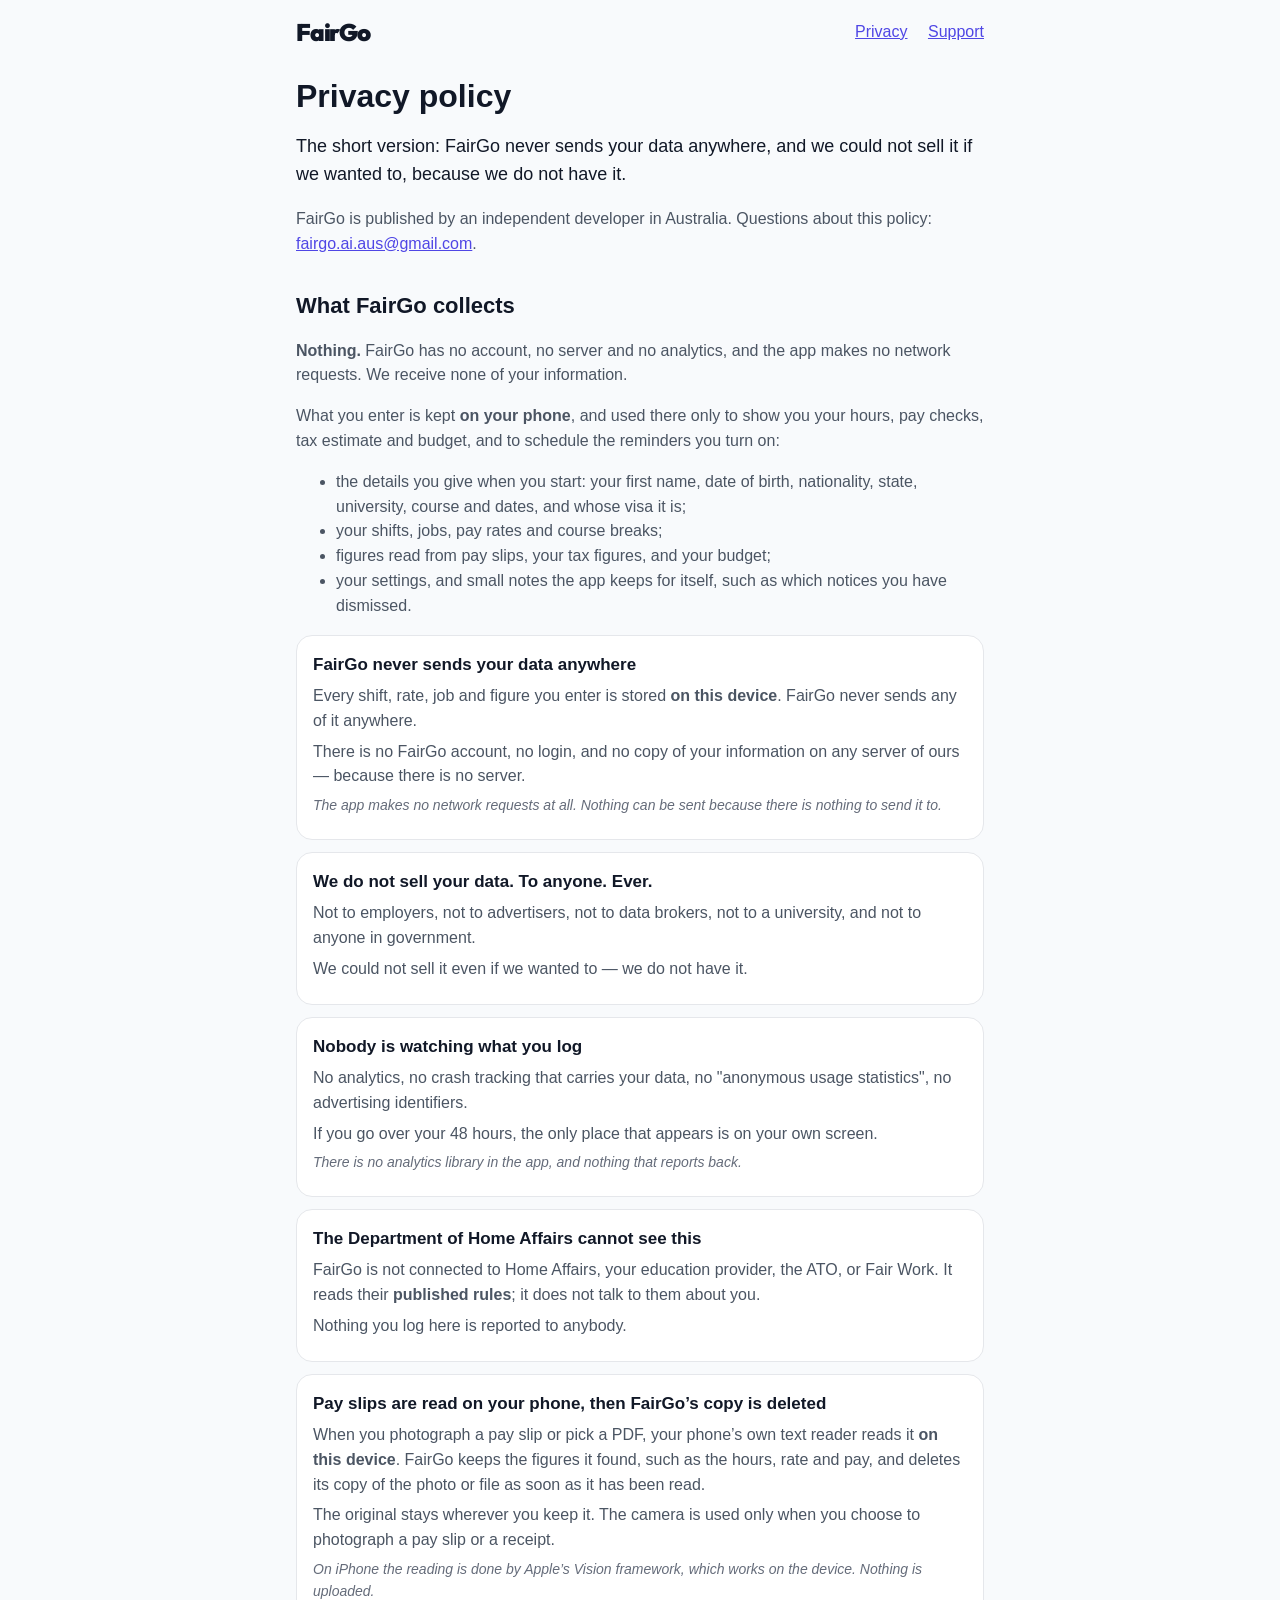
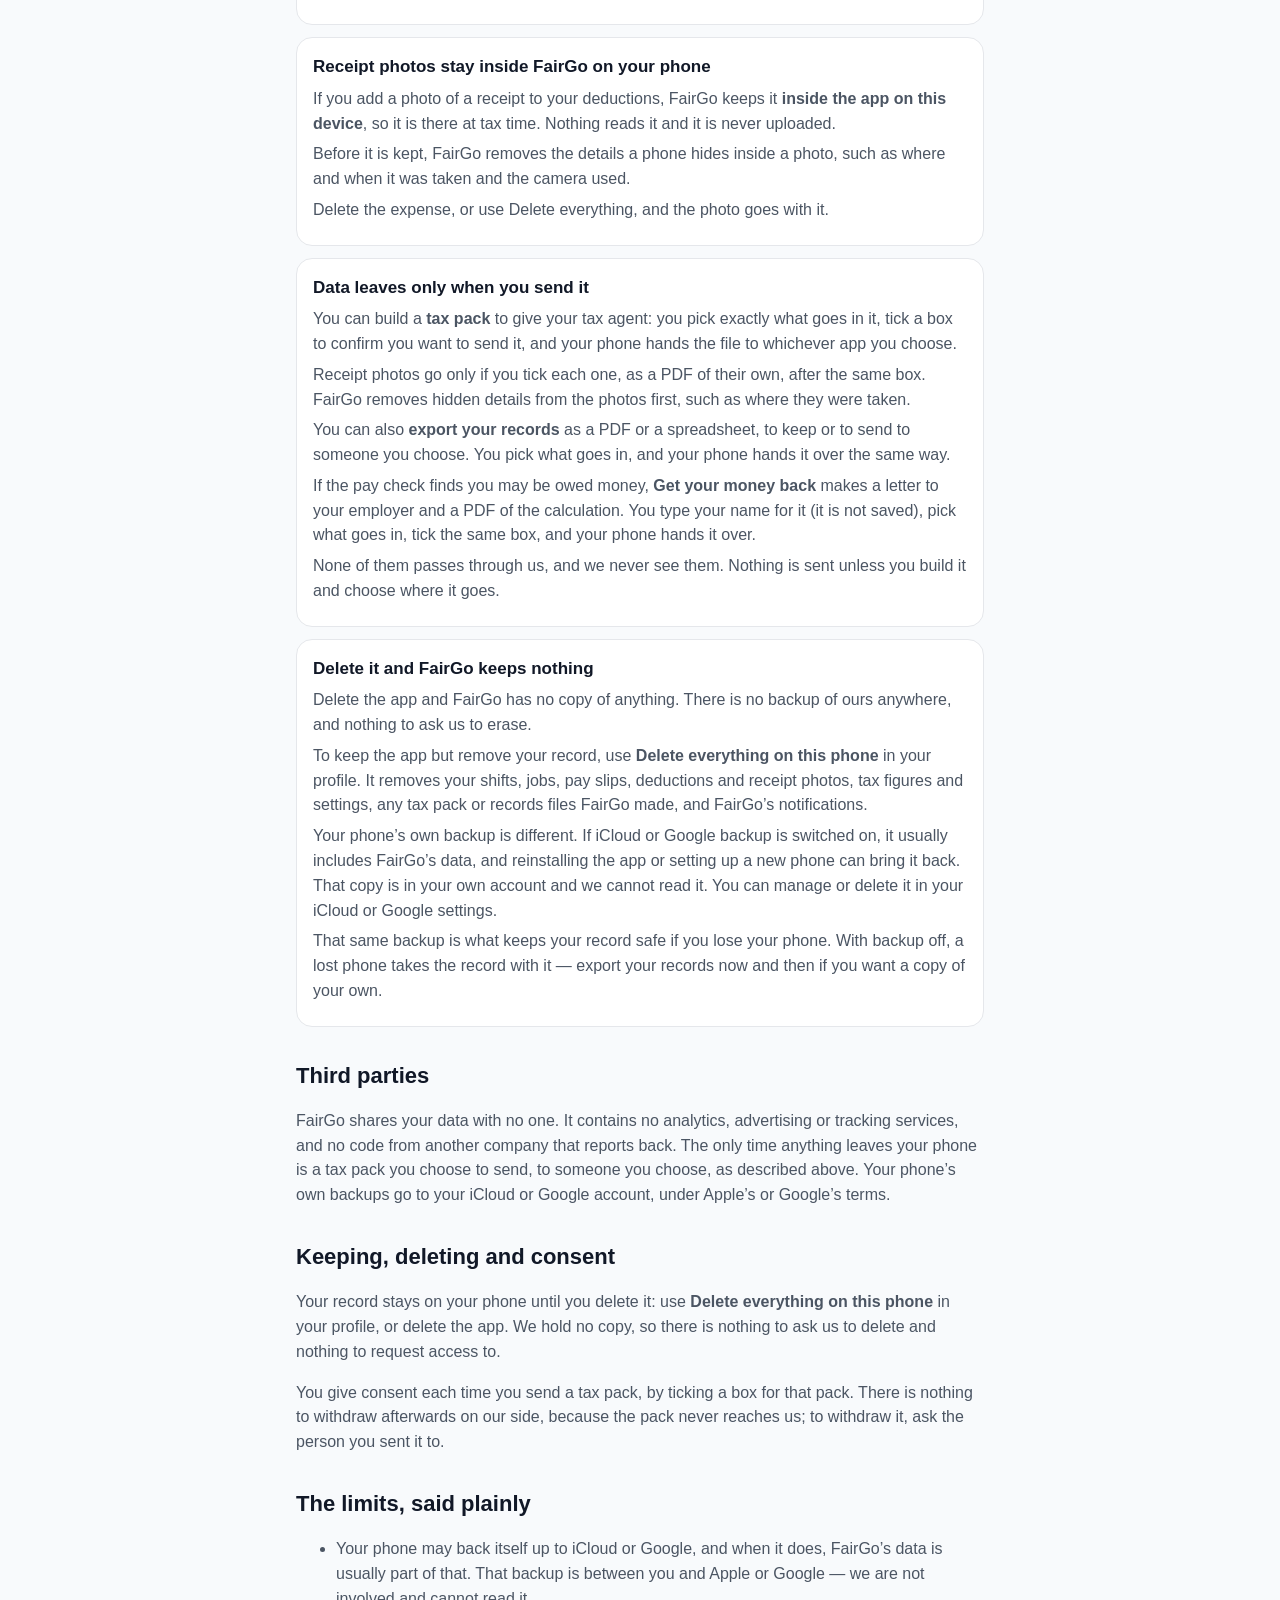
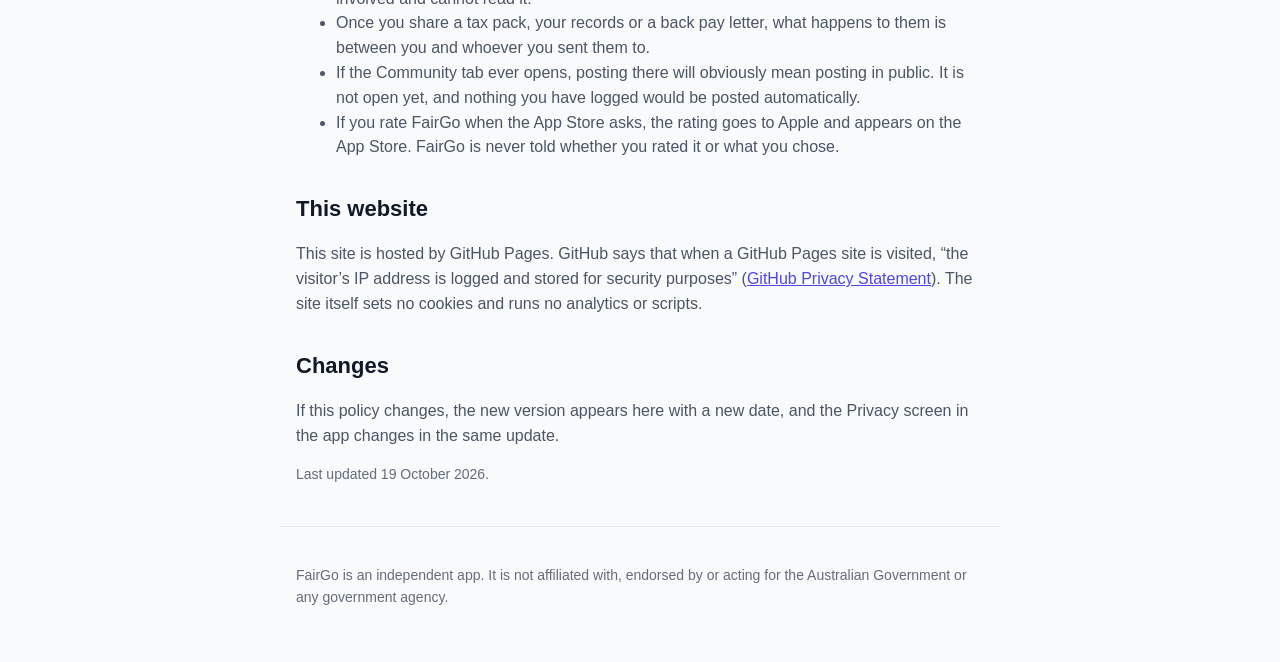
==== commit 2046cd90: "Site from fairgo aded300" ====
--- a/privacy.html
+++ b/privacy.html
@@ -58,12 +58,14 @@
 <section class="card">
 <h3>Receipt photos stay inside FairGo on your phone</h3>
 <p>If you add a photo of a receipt to your deductions, FairGo keeps it <strong>inside the app on this device</strong>, so it is there at tax time. Nothing reads it and it is never uploaded.</p>
+<p>Before it is kept, FairGo removes the details a phone hides inside a photo, such as where and when it was taken and the camera used.</p>
 <p>Delete the expense, or use Delete everything, and the photo goes with it.</p>
 
 </section>
 <section class="card">
 <h3>Data leaves only when you send it</h3>
 <p>You can build a <strong>tax pack</strong> to give your tax agent: you pick exactly what goes in it, tick a box to confirm you want to send it, and your phone hands the file to whichever app you choose.</p>
+<p>Receipt photos go only if you tick each one, as a PDF of their own, after the same box. FairGo removes hidden details from the photos first, such as where they were taken.</p>
 <p>You can also <strong>export your records</strong> as a PDF or a spreadsheet, to keep or to send to someone you choose. You pick what goes in, and your phone hands it over the same way.</p>
 <p>If the pay check finds you may be owed money, <strong>Get your money back</strong> makes a letter to your employer and a PDF of the calculation. You type your name for it (it is not saved), pick what goes in, tick the same box, and your phone hands it over.</p>
 <p>None of them passes through us, and we never see them. Nothing is sent unless you build it and choose where it goes.</p>
